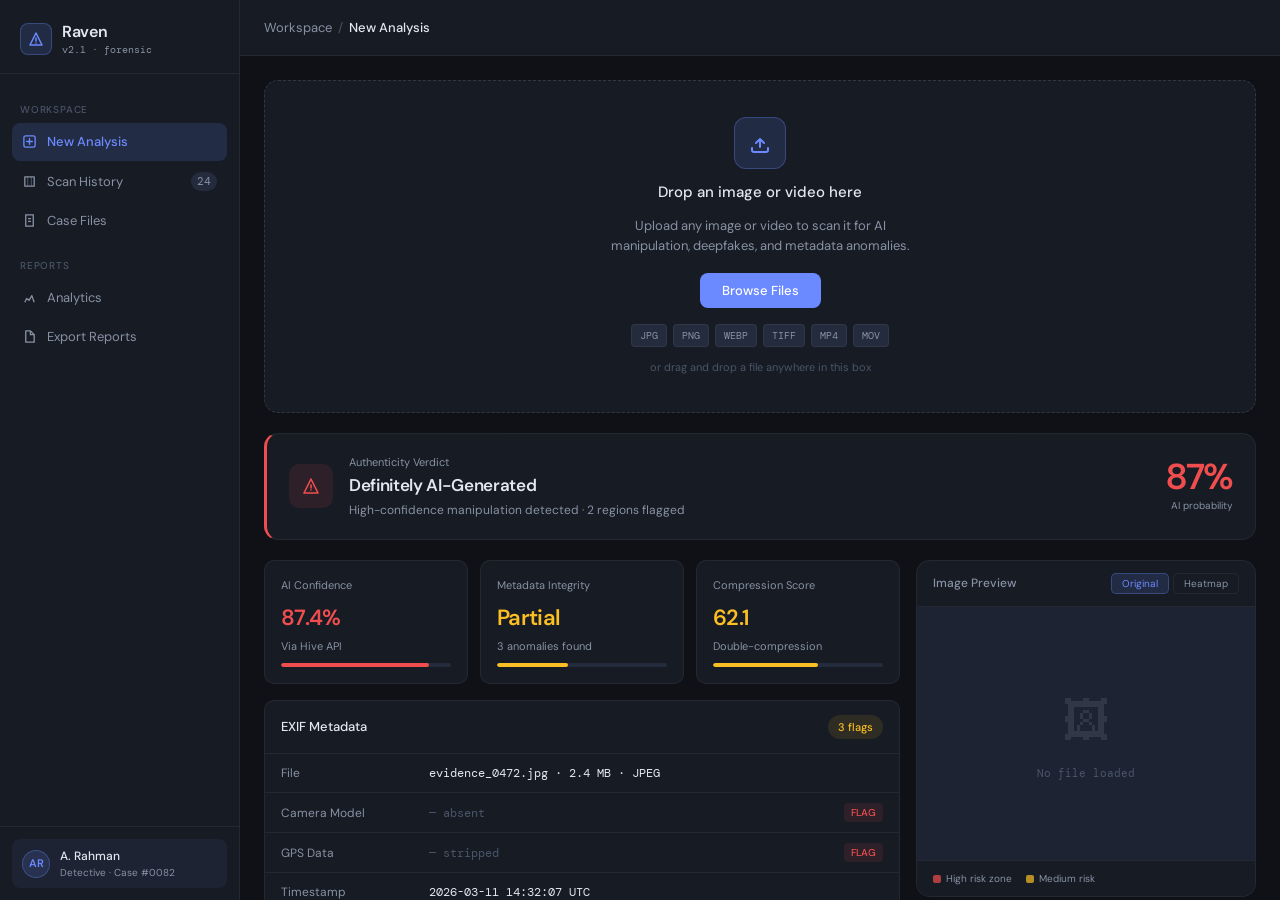
==== frontend/index.html @ 8e62ce6b "Frontend dashboard UI" ====
<!DOCTYPE html>
<html lang="en">

<head>
    <meta charset="UTF-8">
    <meta name="viewport" content="width=device-width, initial-scale=1.0">
    <title>Raven — Image Authenticity Platform</title>

    <!-- Google Fonts -->
    <link
        href="https://fonts.googleapis.com/css2?family=DM+Sans:wght@300;400;500;600&family=DM+Mono:wght@400;500&display=swap"
        rel="stylesheet">

    <!-- Your stylesheet -->
    <link rel="stylesheet" href="style.css">
</head>

<body>

    <div class="app">

        <!-- ======== SIDEBAR ======== -->
        <div class="sidebar">

            <!-- Logo / Brand -->
            <div class="brand">
                <div class="brand-icon">
                    <svg viewBox="0 0 16 16" fill="none">
                        <path d="M8 2L2 14h12L8 2z" stroke="#6c8aff" stroke-width="1.5" stroke-linejoin="round" />
                        <path d="M8 7v3" stroke="#6c8aff" stroke-width="1.5" stroke-linecap="round" />
                        <circle cx="8" cy="12" r="0.75" fill="#6c8aff" />
                    </svg>
                </div>
                <div>
                    <div class="brand-name">Raven</div>
                    <div class="brand-tag">v2.1 · forensic</div>
                </div>
            </div>

            <!-- Navigation Links -->
            <div class="nav">
                <div class="nav-group-label">Workspace</div>

                <div class="nav-link active" data-page="new-analysis">
                    <svg viewBox="0 0 16 16" fill="none">
                        <rect x="2" y="2" width="12" height="12" rx="2" stroke="currentColor" stroke-width="1.4" />
                        <path d="M5 8h6M8 5v6" stroke="currentColor" stroke-width="1.4" stroke-linecap="round" />
                    </svg>
                    New Analysis
                </div>

                <div class="nav-link" data-page="history">
                    <svg viewBox="0 0 16 16" fill="none">
                        <path d="M3 3h10v10H3z" stroke="currentColor" stroke-width="1.4" stroke-linejoin="round" />
                        <path d="M6 3v10M10 3v10" stroke="currentColor" stroke-width="1.4" opacity=".4" />
                    </svg>
                    Scan History
                    <span class="nav-count">24</span>
                </div>

                <div class="nav-link" data-page="cases">
                    <svg viewBox="0 0 16 16" fill="none">
                        <path d="M4 2h8v12H4zM7 6h2M7 9h2" stroke="currentColor" stroke-width="1.4"
                            stroke-linecap="round" />
                    </svg>
                    Case Files
                </div>

                <div class="nav-group-label">Reports</div>

                <div class="nav-link" data-page="analytics">
                    <svg viewBox="0 0 16 16" fill="none">
                        <path d="M3 13l2-4 2.5 2 3-5 2.5 7" stroke="currentColor" stroke-width="1.4"
                            stroke-linejoin="round" />
                    </svg>
                    Analytics
                </div>

                <div class="nav-link" data-page="export">
                    <svg viewBox="0 0 16 16" fill="none">
                        <path d="M4 2h5l4 4v8H4z" stroke="currentColor" stroke-width="1.4" stroke-linejoin="round" />
                        <path d="M9 2v4h4" stroke="currentColor" stroke-width="1.4" />
                    </svg>
                    Export Reports
                </div>
            </div>

            <!-- User Info -->
            <div class="sidebar-footer">
                <div class="user-pill">
                    <div class="avatar">AR</div>
                    <div class="user-info">
                        <div class="user-name">A. Rahman</div>
                        <div class="user-role">Detective · Case #0082</div>
                    </div>
                </div>
            </div>

        </div>
        <!-- ======== END SIDEBAR ======== -->


        <!-- ======== MAIN CONTENT ======== -->
        <div class="main">

            <!-- Top Bar -->
            <div class="topbar">
                <div class="breadcrumb">
                    <span>Workspace</span>
                    <span class="sep">/</span>
                    <span class="current" id="breadcrumb-current">New Analysis</span>
                </div>
                <div class="topbar-actions" id="topbar-tags">
                    <!-- Tags appear here after analysis -->
                </div>
            </div>

            <!-- Scrollable Content Area -->
            <div class="content">

                <!-- ---- UPLOAD CARD ---- -->
                <input type="file" id="fileInput" accept="image/*,video/*" style="display:none">

                <div class="upload-card" id="uploadZone">
                    <div class="upload-card-icon" id="uploadIcon">
                        <svg viewBox="0 0 24 24" fill="none">
                            <path d="M12 16V8M12 8l-4 4M12 8l4 4" stroke="currentColor" stroke-width="2"
                                stroke-linecap="round" stroke-linejoin="round" />
                            <path d="M4 17v2a2 2 0 002 2h12a2 2 0 002-2v-2" stroke="currentColor" stroke-width="2"
                                stroke-linecap="round" />
                        </svg>
                    </div>
                    <div class="upload-title" id="uploadTitle">Drop an image or video here</div>
                    <div class="upload-sub" id="uploadSub">Upload any image or video to scan it for AI manipulation,
                        deepfakes, and metadata anomalies.</div>
                    <button class="upload-cta" id="uploadBtn">Browse Files</button>
                    <div class="upload-formats">
                        <span class="format-pill">JPG</span>
                        <span class="format-pill">PNG</span>
                        <span class="format-pill">WEBP</span>
                        <span class="format-pill">TIFF</span>
                        <span class="format-pill">MP4</span>
                        <span class="format-pill">MOV</span>
                    </div>
                    <div class="upload-drag-hint" id="uploadHint">or drag and drop a file anywhere in this box</div>
                </div>
                <!-- ---- END UPLOAD CARD ---- -->


                <!-- ---- RESULTS (hidden until file is loaded) ---- -->
                <div id="resultsSection" style="display:none; display:flex; flex-direction:column; gap:20px;">

                    <!-- Verdict Banner -->
                    <div class="verdict-banner" id="verdictBanner">
                        <div class="verdict-badge">
                            <svg viewBox="0 0 20 20" fill="none">
                                <path d="M10 3L3 17h14L10 3z" stroke="currentColor" stroke-width="1.6"
                                    stroke-linejoin="round" />
                                <path d="M10 9v3" stroke="currentColor" stroke-width="1.6" stroke-linecap="round" />
                                <circle cx="10" cy="14" r="0.8" fill="currentColor" />
                            </svg>
                        </div>
                        <div>
                            <div class="verdict-title">Authenticity Verdict</div>
                            <div class="verdict-main" id="verdictMain">Definitely AI-Generated</div>
                            <div class="verdict-desc" id="verdictDesc">High-confidence manipulation detected · 2 regions
                                flagged</div>
                        </div>
                        <div class="verdict-score">
                            <div class="score-num" id="scoreNum">87%</div>
                            <div class="score-label">AI probability</div>
                        </div>
                    </div>

                    <!-- Two Column Grid -->
                    <div class="results-grid">

                        <!-- Left Column -->
                        <div style="display:flex; flex-direction:column; gap:16px;">

                            <!-- Metric Cards -->
                            <div class="metrics-row">
                                <div class="metric-card">
                                    <div class="metric-label">AI Confidence</div>
                                    <div class="metric-value" id="metricAI" style="color:var(--danger)">87.4%</div>
                                    <div class="metric-sub">Via Hive API</div>
                                    <div class="metric-bar">
                                        <div class="metric-fill danger" style="width:87%"></div>
                                    </div>
                                </div>
                                <div class="metric-card">
                                    <div class="metric-label">Metadata Integrity</div>
                                    <div class="metric-value" id="metricMeta" style="color:var(--warn)">Partial</div>
                                    <div class="metric-sub">3 anomalies found</div>
                                    <div class="metric-bar">
                                        <div class="metric-fill warn" style="width:42%"></div>
                                    </div>
                                </div>
                                <div class="metric-card">
                                    <div class="metric-label">Compression Score</div>
                                    <div class="metric-value" id="metricComp" style="color:var(--warn)">62.1</div>
                                    <div class="metric-sub">Double-compression</div>
                                    <div class="metric-bar">
                                        <div class="metric-fill warn" style="width:62%"></div>
                                    </div>
                                </div>
                            </div>

                            <!-- EXIF Metadata Table -->
                            <div class="meta-card">
                                <div class="meta-card-header">
                                    <span class="meta-card-title">EXIF Metadata</span>
                                    <span class="tag tag-warn">3 flags</span>
                                </div>
                                <div class="meta-row">
                                    <span class="meta-key">File</span>
                                    <span class="meta-val" id="metaFile">evidence_0472.jpg · 2.4 MB · JPEG</span>
                                </div>
                                <div class="meta-row">
                                    <span class="meta-key">Camera Model</span>
                                    <span class="meta-val" style="color:var(--text-3)">— absent</span>
                                    <span class="flag-chip">FLAG</span>
                                </div>
                                <div class="meta-row">
                                    <span class="meta-key">GPS Data</span>
                                    <span class="meta-val" style="color:var(--text-3)">— stripped</span>
                                    <span class="flag-chip">FLAG</span>
                                </div>
                                <div class="meta-row">
                                    <span class="meta-key">Timestamp</span>
                                    <span class="meta-val" id="metaTimestamp">2026-03-11 14:32:07 UTC</span>
                                </div>
                                <div class="meta-row">
                                    <span class="meta-key">Software</span>
                                    <span class="meta-val" style="color:var(--warn)">Adobe Photoshop 25.0</span>
                                    <span class="flag-chip">FLAG</span>
                                </div>
                                <div class="meta-row">
                                    <span class="meta-key">Color Profile</span>
                                    <span class="meta-val">sRGB IEC61966-2.1</span>
                                </div>
                                <div class="meta-row">
                                    <span class="meta-key">SHA-256</span>
                                    <span class="meta-val" id="metaHash"
                                        style="font-size:11px;">a3f9d2c1...e84c10b2</span>
                                </div>
                            </div>

                        </div>
                        <!-- End Left Column -->

                        <!-- Right Column -->
                        <div class="right-col">

                            <!-- Image Preview Card -->
                            <div class="preview-card">
                                <div class="preview-card-header">
                                    <span class="preview-card-title">Image Preview</span>
                                    <div class="toggle-row">
                                        <button class="toggle-btn active" id="btnOriginal">Original</button>
                                        <button class="toggle-btn" id="btnHeatmap">Heatmap</button>
                                    </div>
                                </div>
                                <div class="preview-img-area" id="previewArea">
                                    <div class="img-placeholder" id="imgPlaceholder">
                                        <div class="img-placeholder-icon">🖼</div>
                                        <div class="img-placeholder-label" id="imgPlaceholderLabel">No file loaded</div>
                                    </div>
                                    <!-- Actual image shown after upload -->
                                    <img id="previewImg"
                                        style="display:none; width:100%; height:100%; object-fit:cover;" alt="Preview">
                                    <!-- Heatmap overlay (shown when Heatmap tab is active) -->
                                    <div class="heatmap-overlay" id="heatmapOverlay" style="display:none;">
                                        <div class="heat-region heat-r1"></div>
                                        <div class="heat-region heat-r2"></div>
                                    </div>
                                </div>
                                <div class="preview-legend">
                                    <div class="legend-item">
                                        <div class="legend-dot" style="background:rgba(240,78,78,0.7)"></div>
                                        High risk zone
                                    </div>
                                    <div class="legend-item">
                                        <div class="legend-dot" style="background:rgba(251,191,36,0.7)"></div>
                                        Medium risk
                                    </div>
                                </div>
                            </div>

                            <!-- Action Buttons -->
                            <div class="actions-card">
                                <button class="btn-primary2">Export PDF Report</button>
                                <button class="btn-outline" id="btnNewAnalysis">New Analysis</button>
                                <button class="btn-outline">Add to Case File</button>
                            </div>

                            <!-- Analysis Log -->
                            <div class="log-card">
                                <div class="log-card-header">Analysis log</div>
                                <div class="log-list" id="logList">
                                    <!-- Log entries injected by script.js -->
                                </div>
                            </div>

                        </div>
                        <!-- End Right Column -->

                    </div>
                    <!-- End Results Grid -->

                </div>
                <!-- ---- END RESULTS ---- -->

            </div>
            <!-- End Content -->

        </div>
        <!-- ======== END MAIN ======== -->

    </div>

    <!-- Your JavaScript -->
    <script src="script.js"></script>

</body>

</html>
---- frontend/style.css ----
/* ============================================================
   RAVEN — Forensic Image Analysis Platform
   style.css
   ============================================================ */


/* ── CSS Variables (your design tokens / colour palette) ── */
:root {
    --bg: #0f1117;
    --surface: #161b24;
    --surface-2: #1d2332;
    --surface-3: #242b3d;

    --border: rgba(255, 255, 255, 0.06);
    --border-hover: rgba(255, 255, 255, 0.12);

    --accent: #6c8aff;
    --accent-light: rgba(108, 138, 255, 0.15);
    --accent-border: rgba(108, 138, 255, 0.3);

    --danger: #f04e4e;
    --danger-light: rgba(240, 78, 78, 0.1);

    --success: #34d399;
    --success-light: rgba(52, 211, 153, 0.1);

    --warn: #fbbf24;
    --warn-light: rgba(251, 191, 36, 0.1);

    --text: #e2e8f0;
    --text-2: #8892a4;
    --text-3: #4a5568;

    --sans: 'DM Sans', sans-serif;
    --mono: 'DM Mono', monospace;

    --radius: 10px;
    --radius-lg: 14px;
}


/* ── Reset & Base ── */
* {
    box-sizing: border-box;
    margin: 0;
    padding: 0;
}

html,
body {
    height: 100%;
    background: var(--bg);
    color: var(--text);
    font-family: var(--sans);
    font-size: 14px;
    line-height: 1.5;
}


/* ============================================================
   APP SHELL
   ============================================================ */

.app {
    display: flex;
    height: 100vh;
}


/* ============================================================
   SIDEBAR
   ============================================================ */

.sidebar {
    width: 240px;
    min-width: 240px;
    background: var(--surface);
    border-right: 1px solid var(--border);
    display: flex;
    flex-direction: column;
    padding: 0;
}

/* Brand / Logo */
.brand {
    padding: 20px 20px 16px;
    border-bottom: 1px solid var(--border);
    display: flex;
    align-items: center;
    gap: 10px;
}

.brand-icon {
    width: 32px;
    height: 32px;
    background: var(--accent-light);
    border: 1px solid var(--accent-border);
    border-radius: 8px;
    display: flex;
    align-items: center;
    justify-content: center;
}

.brand-icon svg {
    width: 16px;
    height: 16px;
}

.brand-name {
    font-size: 16px;
    font-weight: 600;
    letter-spacing: -0.02em;
}

.brand-tag {
    font-size: 10px;
    color: var(--text-2);
    margin-top: -2px;
    font-family: var(--mono);
}

/* Nav */
.nav {
    padding: 12px;
    flex: 1;
    display: flex;
    flex-direction: column;
    gap: 2px;
}

.nav-group-label {
    font-size: 10px;
    font-weight: 500;
    color: var(--text-3);
    letter-spacing: 0.08em;
    text-transform: uppercase;
    padding: 8px 8px 4px;
    margin-top: 8px;
}

.nav-link {
    display: flex;
    align-items: center;
    gap: 10px;
    padding: 9px 10px;
    border-radius: 8px;
    color: var(--text-2);
    cursor: pointer;
    font-size: 13px;
    font-weight: 400;
    transition: all 0.15s;
}

.nav-link:hover {
    background: var(--surface-2);
    color: var(--text);
}

.nav-link.active {
    background: var(--accent-light);
    color: var(--accent);
    font-weight: 500;
}

.nav-link svg {
    width: 15px;
    height: 15px;
    flex-shrink: 0;
}

.nav-count {
    margin-left: auto;
    font-size: 11px;
    background: var(--surface-3);
    color: var(--text-2);
    padding: 1px 6px;
    border-radius: 10px;
    font-family: var(--mono);
}

/* Sidebar Footer / User */
.sidebar-footer {
    padding: 12px;
    border-top: 1px solid var(--border);
}

.user-pill {
    display: flex;
    align-items: center;
    gap: 10px;
    padding: 8px 10px;
    border-radius: 8px;
    background: var(--surface-2);
    cursor: pointer;
}

.avatar {
    width: 28px;
    height: 28px;
    border-radius: 50%;
    background: var(--accent-light);
    border: 1px solid var(--accent-border);
    display: flex;
    align-items: center;
    justify-content: center;
    font-size: 11px;
    font-weight: 600;
    color: var(--accent);
    flex-shrink: 0;
}

.user-info {
    flex: 1;
    min-width: 0;
}

.user-name {
    font-size: 12px;
    font-weight: 500;
}

.user-role {
    font-size: 10px;
    color: var(--text-2);
}


/* ============================================================
   MAIN PANEL
   ============================================================ */

.main {
    flex: 1;
    display: flex;
    flex-direction: column;
    overflow: hidden;
}

/* Top Bar */
.topbar {
    padding: 0 24px;
    height: 56px;
    min-height: 56px;
    border-bottom: 1px solid var(--border);
    display: flex;
    align-items: center;
    justify-content: space-between;
    background: var(--surface);
}

.breadcrumb {
    display: flex;
    align-items: center;
    gap: 6px;
    font-size: 13px;
    color: var(--text-2);
}

.breadcrumb .sep {
    color: var(--text-3);
}

.breadcrumb .current {
    color: var(--text);
    font-weight: 500;
}

.topbar-actions {
    display: flex;
    align-items: center;
    gap: 10px;
}

/* Tags / Pills */
.tag {
    font-size: 11px;
    padding: 4px 10px;
    border-radius: 20px;
    display: inline-flex;
    align-items: center;
    gap: 5px;
    font-weight: 500;
}

.tag-danger {
    background: var(--danger-light);
    color: var(--danger);
}

.tag-success {
    background: var(--success-light);
    color: var(--success);
}

.tag-warn {
    background: var(--warn-light);
    color: var(--warn);
}

.tag-accent {
    background: var(--accent-light);
    color: var(--accent);
}

.tag .dot {
    width: 5px;
    height: 5px;
    border-radius: 50%;
    background: currentColor;
}

/* Scrollable Content */
.content {
    flex: 1;
    overflow-y: auto;
    padding: 24px;
    display: flex;
    flex-direction: column;
    gap: 20px;
}


/* ============================================================
   UPLOAD CARD
   ============================================================ */

.upload-card {
    background: var(--surface);
    border: 1px dashed var(--border-hover);
    border-radius: var(--radius-lg);
    padding: 36px;
    display: flex;
    flex-direction: column;
    align-items: center;
    gap: 12px;
    cursor: pointer;
    transition: all 0.2s;
    position: relative;
}

.upload-card:hover {
    border-color: var(--accent-border);
    background: var(--accent-light);
}

/* Active drag-over state — added by JavaScript */
.upload-card.drag-over {
    border-style: solid;
    border-color: var(--accent);
    background: rgba(108, 138, 255, 0.12);
}

.upload-card-icon {
    width: 52px;
    height: 52px;
    border-radius: 12px;
    background: var(--accent-light);
    border: 1px solid var(--accent-border);
    display: flex;
    align-items: center;
    justify-content: center;
    transition: transform 0.2s;
}

.upload-card.drag-over .upload-card-icon {
    transform: scale(1.1);
}

.upload-card-icon svg {
    width: 24px;
    height: 24px;
    color: var(--accent);
}

.upload-title {
    font-size: 15px;
    font-weight: 500;
}

.upload-sub {
    font-size: 13px;
    color: var(--text-2);
    text-align: center;
    max-width: 320px;
    line-height: 1.6;
}

.upload-formats {
    display: flex;
    gap: 6px;
    margin-top: 4px;
    flex-wrap: wrap;
    justify-content: center;
}

.format-pill {
    font-size: 10px;
    font-family: var(--mono);
    padding: 3px 8px;
    border-radius: 4px;
    background: var(--surface-3);
    color: var(--text-2);
    border: 1px solid var(--border);
}

.upload-cta {
    padding: 9px 22px;
    border-radius: 8px;
    background: var(--accent);
    color: white;
    border: none;
    font-family: var(--sans);
    font-size: 13px;
    font-weight: 500;
    cursor: pointer;
    margin-top: 4px;
    transition: opacity 0.15s;
}

.upload-cta:hover {
    opacity: 0.9;
}

.upload-drag-hint {
    font-size: 11px;
    color: var(--text-3);
}

/* Scanning animation state — added by JavaScript */
.upload-card.scanning {
    border-style: solid;
    border-color: var(--accent);
    cursor: default;
    pointer-events: none;
}

/* The animated scan bar line */
.scan-bar {
    position: absolute;
    top: 0;
    left: 0;
    right: 0;
    height: 2px;
    background: var(--accent);
    border-radius: 2px;
    animation: scanline 1.6s ease-in-out infinite;
}

@keyframes scanline {
    0% {
        top: 0;
        opacity: 1;
    }

    90% {
        top: 100%;
        opacity: 0.6;
    }

    100% {
        top: 100%;
        opacity: 0;
    }
}

/* Blinking status text during scan */
.scan-status-text {
    font-size: 12px;
    color: var(--accent);
    font-family: var(--mono);
    animation: blink 0.9s step-end infinite;
}

@keyframes blink {

    0%,
    100% {
        opacity: 1;
    }

    50% {
        opacity: 0.3;
    }
}

/* Loaded file preview inside upload card */
.loaded-file-row {
    display: flex;
    align-items: center;
    gap: 14px;
    width: 100%;
    max-width: 420px;
}

.loaded-thumb {
    width: 60px;
    height: 60px;
    object-fit: cover;
    border-radius: 8px;
    border: 1px solid var(--accent-border);
    flex-shrink: 0;
}

.loaded-thumb-placeholder {
    width: 60px;
    height: 60px;
    border-radius: 8px;
    border: 1px solid var(--accent-border);
    background: var(--surface-3);
    display: flex;
    align-items: center;
    justify-content: center;
    font-size: 10px;
    color: var(--text-2);
    flex-shrink: 0;
}

.loaded-info {
    flex: 1;
    min-width: 0;
}

.loaded-name {
    font-size: 13px;
    font-weight: 500;
    white-space: nowrap;
    overflow: hidden;
    text-overflow: ellipsis;
    margin-bottom: 3px;
}

.loaded-meta {
    font-size: 11px;
    color: var(--text-2);
    font-family: var(--mono);
}

.loaded-change {
    font-size: 11px;
    color: var(--accent);
    cursor: pointer;
    margin-top: 5px;
    opacity: 0.7;
    transition: opacity 0.15s;
}

.loaded-change:hover {
    opacity: 1;
}


/* ============================================================
   RESULTS SECTION
   ============================================================ */

.results-grid {
    display: grid;
    grid-template-columns: 1fr 340px;
    gap: 16px;
}

/* ── Verdict Banner ── */
.verdict-banner {
    background: var(--surface);
    border: 1px solid var(--border);
    border-radius: var(--radius-lg);
    padding: 20px 22px;
    display: flex;
    align-items: center;
    gap: 16px;
    border-left: 3px solid var(--danger);
}

.verdict-badge {
    width: 44px;
    height: 44px;
    flex-shrink: 0;
    border-radius: 10px;
    background: var(--danger-light);
    display: flex;
    align-items: center;
    justify-content: center;
}

.verdict-badge svg {
    width: 20px;
    height: 20px;
    color: var(--danger);
}

.verdict-title {
    font-size: 11px;
    color: var(--text-2);
    margin-bottom: 3px;
    font-weight: 400;
}

.verdict-main {
    font-size: 17px;
    font-weight: 600;
    letter-spacing: -0.02em;
    color: var(--text);
}

.verdict-desc {
    font-size: 12px;
    color: var(--text-2);
    margin-top: 2px;
}

.verdict-score {
    margin-left: auto;
    text-align: right;
}

.score-num {
    font-size: 36px;
    font-weight: 600;
    color: var(--danger);
    letter-spacing: -0.04em;
    line-height: 1;
}

.score-label {
    font-size: 10px;
    color: var(--text-2);
    margin-top: 3px;
}

/* ── Metric Cards ── */
.metrics-row {
    display: grid;
    grid-template-columns: repeat(3, 1fr);
    gap: 12px;
}

.metric-card {
    background: var(--surface);
    border: 1px solid var(--border);
    border-radius: var(--radius);
    padding: 16px;
}

.metric-label {
    font-size: 11px;
    color: var(--text-2);
    margin-bottom: 8px;
}

.metric-value {
    font-size: 22px;
    font-weight: 600;
    letter-spacing: -0.03em;
    margin-bottom: 4px;
}

.metric-bar {
    height: 4px;
    border-radius: 2px;
    background: var(--surface-3);
    overflow: hidden;
    margin-top: 8px;
}

.metric-fill {
    height: 100%;
    border-radius: 2px;
    transition: width 1s cubic-bezier(0.4, 0, 0.2, 1);
}

.metric-fill.danger {
    background: var(--danger);
}

.metric-fill.warn {
    background: var(--warn);
}

.metric-fill.success {
    background: var(--success);
}

.metric-sub {
    font-size: 11px;
    color: var(--text-2);
}

/* ── EXIF Metadata Card ── */
.meta-card {
    background: var(--surface);
    border: 1px solid var(--border);
    border-radius: var(--radius);
    overflow: hidden;
}

.meta-card-header {
    padding: 14px 16px;
    border-bottom: 1px solid var(--border);
    display: flex;
    align-items: center;
    justify-content: space-between;
}

.meta-card-title {
    font-size: 13px;
    font-weight: 500;
}

.meta-row {
    display: flex;
    padding: 10px 16px;
    border-bottom: 1px solid var(--border);
    align-items: center;
    gap: 8px;
}

.meta-row:last-child {
    border-bottom: none;
}

.meta-key {
    font-size: 12px;
    color: var(--text-2);
    width: 140px;
    flex-shrink: 0;
}

.meta-val {
    font-size: 12px;
    font-family: var(--mono);
    color: var(--text);
    flex: 1;
}

.flag-chip {
    font-size: 10px;
    padding: 2px 7px;
    border-radius: 4px;
    background: var(--danger-light);
    color: var(--danger);
    font-weight: 500;
    font-family: var(--sans);
    flex-shrink: 0;
}


/* ============================================================
   RIGHT COLUMN
   ============================================================ */

.right-col {
    display: flex;
    flex-direction: column;
    gap: 16px;
}

/* ── Preview Card ── */
.preview-card {
    background: var(--surface);
    border: 1px solid var(--border);
    border-radius: var(--radius-lg);
    overflow: hidden;
}

.preview-card-header {
    padding: 12px 16px;
    border-bottom: 1px solid var(--border);
    display: flex;
    align-items: center;
    justify-content: space-between;
}

.preview-card-title {
    font-size: 12px;
    font-weight: 500;
    color: var(--text-2);
}

.toggle-row {
    display: flex;
    gap: 4px;
}

.toggle-btn {
    font-size: 10px;
    padding: 3px 10px;
    border-radius: 5px;
    background: transparent;
    color: var(--text-2);
    border: 1px solid var(--border);
    cursor: pointer;
    font-family: var(--sans);
    transition: all 0.1s;
}

.toggle-btn.active {
    background: var(--accent-light);
    color: var(--accent);
    border-color: var(--accent-border);
}

.preview-img-area {
    aspect-ratio: 4 / 3;
    background: var(--surface-2);
    display: flex;
    align-items: center;
    justify-content: center;
    position: relative;
    overflow: hidden;
}

.img-placeholder {
    text-align: center;
}

.img-placeholder-icon {
    font-size: 48px;
    opacity: 0.1;
}

.img-placeholder-label {
    font-size: 11px;
    color: var(--text-3);
    margin-top: 8px;
    font-family: var(--mono);
}

/* Heatmap regions */
.heatmap-overlay {
    position: absolute;
    inset: 0;
    pointer-events: none;
}

.heat-region {
    position: absolute;
    border-radius: 4px;
    animation: heatpulse 2.5s infinite;
}

@keyframes heatpulse {

    0%,
    100% {
        opacity: 0.8;
    }

    50% {
        opacity: 0.3;
    }
}

.heat-r1 {
    width: 28%;
    height: 22%;
    top: 18%;
    left: 22%;
    background: rgba(240, 78, 78, 0.18);
    border: 1.5px solid rgba(240, 78, 78, 0.5);
}

.heat-r2 {
    width: 18%;
    height: 16%;
    top: 52%;
    right: 18%;
    background: rgba(251, 191, 36, 0.15);
    border: 1.5px solid rgba(251, 191, 36, 0.4);
    animation-delay: 0.8s;
}

.preview-legend {
    display: flex;
    gap: 14px;
    padding: 10px 16px;
    background: var(--surface);
    border-top: 1px solid var(--border);
}

.legend-item {
    display: flex;
    align-items: center;
    gap: 5px;
    font-size: 10px;
    color: var(--text-2);
}

.legend-dot {
    width: 8px;
    height: 8px;
    border-radius: 2px;
}

/* ── Action Buttons Card ── */
.actions-card {
    background: var(--surface);
    border: 1px solid var(--border);
    border-radius: var(--radius);
    padding: 16px;
    display: flex;
    flex-direction: column;
    gap: 8px;
}

.btn-primary2 {
    width: 100%;
    padding: 11px;
    background: var(--accent);
    color: white;
    border: none;
    border-radius: 8px;
    font-size: 13px;
    font-weight: 500;
    font-family: var(--sans);
    cursor: pointer;
    transition: opacity 0.15s;
}

.btn-primary2:hover {
    opacity: 0.9;
}

.btn-outline {
    width: 100%;
    padding: 10px;
    background: transparent;
    color: var(--text-2);
    border: 1px solid var(--border-hover);
    border-radius: 8px;
    font-size: 13px;
    font-family: var(--sans);
    cursor: pointer;
    transition: all 0.15s;
}

.btn-outline:hover {
    background: var(--surface-2);
    color: var(--text);
}

/* ── Analysis Log Card ── */
.log-card {
    background: var(--surface);
    border: 1px solid var(--border);
    border-radius: var(--radius);
    overflow: hidden;
}

.log-card-header {
    padding: 10px 14px;
    border-bottom: 1px solid var(--border);
    font-size: 11px;
    font-weight: 500;
    color: var(--text-2);
}

.log-list {
    padding: 8px 0;
}

.log-item {
    padding: 5px 14px;
    font-size: 11px;
    font-family: var(--mono);
    display: flex;
    gap: 8px;
    opacity: 0;
    transition: opacity 0.3s;
}

/* JavaScript sets opacity:1 as each log entry appears */
.log-item.visible {
    opacity: 1;
}

.log-item .time {
    color: var(--text-3);
    min-width: 52px;
}

.log-item .msg {
    color: var(--text-2);
}

.log-item.ok .msg {
    color: var(--success);
}

.log-item.warn .msg {
    color: var(--warn);
}

.log-item.err .msg {
    color: var(--danger);
}
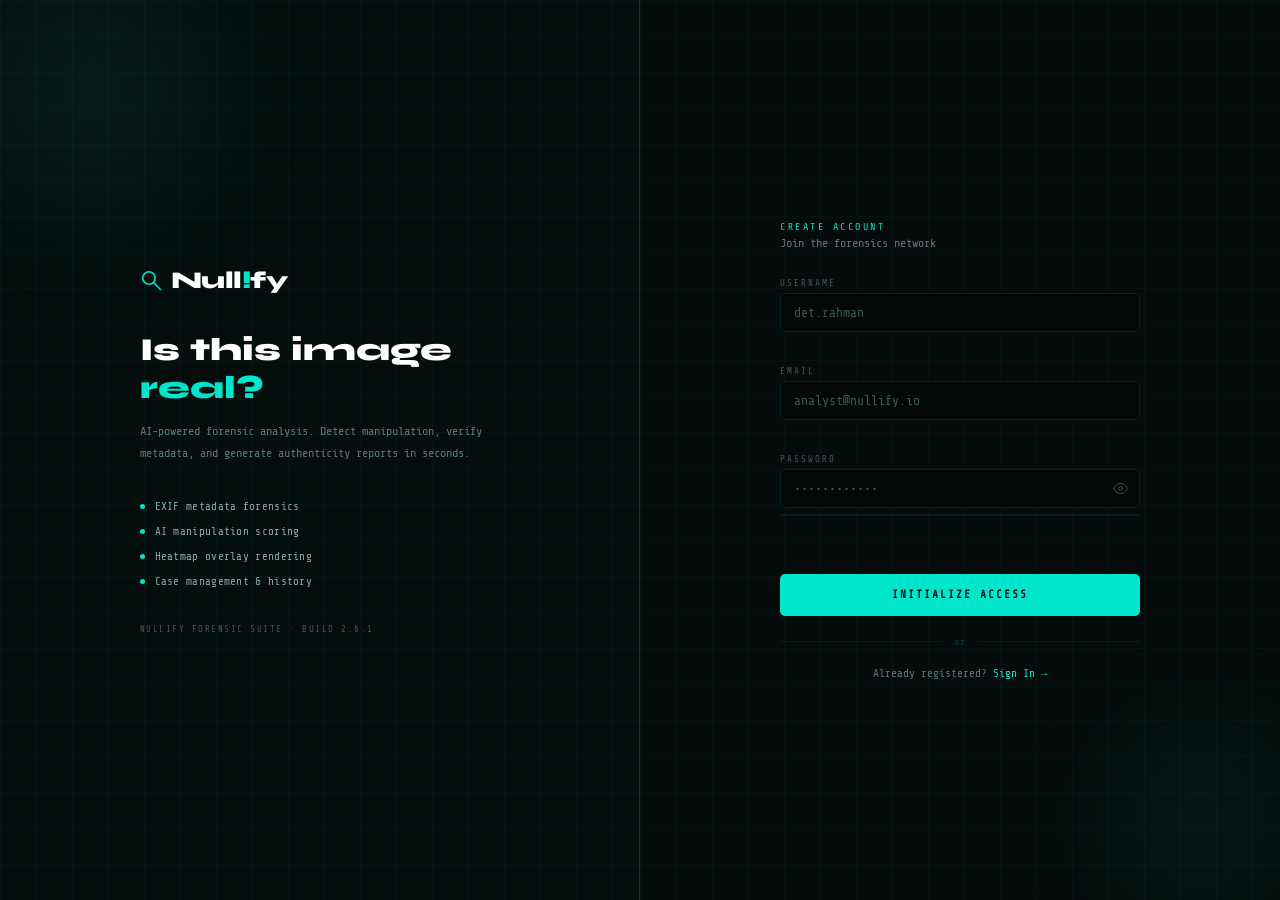
==== commit f67cf25a: "Login screen at start bug fix" ====
--- a/frontend/index.html
+++ b/frontend/index.html
@@ -2,325 +2,163 @@
 <html lang="en">
 
 <head>
-    <meta charset="UTF-8">
-    <meta name="viewport" content="width=device-width, initial-scale=1.0">
-    <title>Raven — Image Authenticity Platform</title>
-
-    <!-- Google Fonts -->
-    <link
-        href="https://fonts.googleapis.com/css2?family=DM+Sans:wght@300;400;500;600&family=DM+Mono:wght@400;500&display=swap"
-        rel="stylesheet">
-
-    <!-- Your stylesheet -->
-    <link rel="stylesheet" href="style.css">
+    <meta charset="UTF-8" />
+    <meta name="viewport" content="width=device-width, initial-scale=1.0" />
+    <title>Null!fy · Forensic Image Analysis</title>
+    <link rel="stylesheet" href="login.css" />
+    <link rel="preconnect" href="https://fonts.googleapis.com" />
+    <link href="https://fonts.googleapis.com/css2?family=Share+Tech+Mono&family=Syne:wght@400;700;800&display=swap"
+        rel="stylesheet" />
 </head>
 
 <body>
 
-    <div class="app">
+    <div class="login-wrapper">
 
-        <!-- ======== SIDEBAR ======== -->
-        <div class="sidebar">
+        <!-- ── LEFT: Branding Panel ── -->
+        <div class="branding-panel">
+            <div class="grid-bg"></div>
+            <div class="glow glow--tl"></div>
 
-            <!-- Logo / Brand -->
-            <div class="brand">
-                <div class="brand-icon">
-                    <svg viewBox="0 0 16 16" fill="none">
-                        <path d="M8 2L2 14h12L8 2z" stroke="#6c8aff" stroke-width="1.5" stroke-linejoin="round" />
-                        <path d="M8 7v3" stroke="#6c8aff" stroke-width="1.5" stroke-linecap="round" />
-                        <circle cx="8" cy="12" r="0.75" fill="#6c8aff" />
+            <div class="branding-inner">
+
+                <div class="logo">
+                    <svg class="logo-icon" width="22" height="22" viewBox="0 0 22 22" fill="none">
+                        <circle cx="9" cy="9" r="6.25" stroke="#00e5cc" stroke-width="1.6" />
+                        <line x1="13.8" y1="13.8" x2="20.5" y2="20.5" stroke="#00e5cc" stroke-width="1.6"
+                            stroke-linecap="round" />
                     </svg>
-                </div>
-                <div>
-                    <div class="brand-name">Raven</div>
-                    <div class="brand-tag">v2.1 · forensic</div>
-                </div>
-            </div>
-
-            <!-- Navigation Links -->
-            <div class="nav">
-                <div class="nav-group-label">Workspace</div>
-
-                <div class="nav-link active" data-page="new-analysis">
-                    <svg viewBox="0 0 16 16" fill="none">
-                        <rect x="2" y="2" width="12" height="12" rx="2" stroke="currentColor" stroke-width="1.4" />
-                        <path d="M5 8h6M8 5v6" stroke="currentColor" stroke-width="1.4" stroke-linecap="round" />
-                    </svg>
-                    New Analysis
+                    <span class="logo-text">Null<span class="logo-accent">!</span>fy</span>
                 </div>
 
-                <div class="nav-link" data-page="history">
-                    <svg viewBox="0 0 16 16" fill="none">
-                        <path d="M3 3h10v10H3z" stroke="currentColor" stroke-width="1.4" stroke-linejoin="round" />
-                        <path d="M6 3v10M10 3v10" stroke="currentColor" stroke-width="1.4" opacity=".4" />
-                    </svg>
-                    Scan History
-                    <span class="nav-count">24</span>
+                <div class="hero">
+                    <h1 class="hero-heading">Is this image <span class="accent">real?</span></h1>
+                    <p class="hero-sub">AI-powered forensic analysis. Detect manipulation, verify metadata, and generate
+                        authenticity reports in seconds.</p>
                 </div>
 
-                <div class="nav-link" data-page="cases">
-                    <svg viewBox="0 0 16 16" fill="none">
-                        <path d="M4 2h8v12H4zM7 6h2M7 9h2" stroke="currentColor" stroke-width="1.4"
-                            stroke-linecap="round" />
-                    </svg>
-                    Case Files
-                </div>
+                <ul class="feature-list">
+                    <li><span class="dot"></span>EXIF metadata forensics</li>
+                    <li><span class="dot"></span>AI manipulation scoring</li>
+                    <li><span class="dot"></span>Heatmap overlay rendering</li>
+                    <li><span class="dot"></span>Case management &amp; history</li>
+                </ul>
 
-                <div class="nav-group-label">Reports</div>
+                <p class="build-tag">NULLIFY FORENSIC SUITE · BUILD 2.6.1</p>
 
-                <div class="nav-link" data-page="analytics">
-                    <svg viewBox="0 0 16 16" fill="none">
-                        <path d="M3 13l2-4 2.5 2 3-5 2.5 7" stroke="currentColor" stroke-width="1.4"
-                            stroke-linejoin="round" />
-                    </svg>
-                    Analytics
-                </div>
+            </div>
+        </div>
 
-                <div class="nav-link" data-page="export">
-                    <svg viewBox="0 0 16 16" fill="none">
-                        <path d="M4 2h5l4 4v8H4z" stroke="currentColor" stroke-width="1.4" stroke-linejoin="round" />
-                        <path d="M9 2v4h4" stroke="currentColor" stroke-width="1.4" />
-                    </svg>
-                    Export Reports
-                </div>
-            </div>
+        <!-- ── RIGHT: Form Panel ── -->
+        <div class="form-panel">
+            <div class="grid-bg"></div>
+            <div class="glow glow--br"></div>
 
-            <!-- User Info -->
-            <div class="sidebar-footer">
-                <div class="user-pill">
-                    <div class="avatar">AR</div>
-                    <div class="user-info">
-                        <div class="user-name">A. Rahman</div>
-                        <div class="user-role">Detective · Case #0082</div>
-                    </div>
-                </div>
-            </div>
+            <div class="form-inner">
 
-        </div>
-        <!-- ======== END SIDEBAR ======== -->
+                <!-- SIGN UP FORM -->
+                <form class="auth-form" id="signupForm" novalidate>
 
-
-        <!-- ======== MAIN CONTENT ======== -->
-        <div class="main">
-
-            <!-- Top Bar -->
-            <div class="topbar">
-                <div class="breadcrumb">
-                    <span>Workspace</span>
-                    <span class="sep">/</span>
-                    <span class="current" id="breadcrumb-current">New Analysis</span>
-                </div>
-                <div class="topbar-actions" id="topbar-tags">
-                    <!-- Tags appear here after analysis -->
-                </div>
-            </div>
-
-            <!-- Scrollable Content Area -->
-            <div class="content">
-
-                <!-- ---- UPLOAD CARD ---- -->
-                <input type="file" id="fileInput" accept="image/*,video/*" style="display:none">
-
-                <div class="upload-card" id="uploadZone">
-                    <div class="upload-card-icon" id="uploadIcon">
-                        <svg viewBox="0 0 24 24" fill="none">
-                            <path d="M12 16V8M12 8l-4 4M12 8l4 4" stroke="currentColor" stroke-width="2"
-                                stroke-linecap="round" stroke-linejoin="round" />
-                            <path d="M4 17v2a2 2 0 002 2h12a2 2 0 002-2v-2" stroke="currentColor" stroke-width="2"
-                                stroke-linecap="round" />
-                        </svg>
-                    </div>
-                    <div class="upload-title" id="uploadTitle">Drop an image or video here</div>
-                    <div class="upload-sub" id="uploadSub">Upload any image or video to scan it for AI manipulation,
-                        deepfakes, and metadata anomalies.</div>
-                    <button class="upload-cta" id="uploadBtn">Browse Files</button>
-                    <div class="upload-formats">
-                        <span class="format-pill">JPG</span>
-                        <span class="format-pill">PNG</span>
-                        <span class="format-pill">WEBP</span>
-                        <span class="format-pill">TIFF</span>
-                        <span class="format-pill">MP4</span>
-                        <span class="format-pill">MOV</span>
-                    </div>
-                    <div class="upload-drag-hint" id="uploadHint">or drag and drop a file anywhere in this box</div>
-                </div>
-                <!-- ---- END UPLOAD CARD ---- -->
-
-
-                <!-- ---- RESULTS (hidden until file is loaded) ---- -->
-                <div id="resultsSection" style="display:none; display:flex; flex-direction:column; gap:20px;">
-
-                    <!-- Verdict Banner -->
-                    <div class="verdict-banner" id="verdictBanner">
-                        <div class="verdict-badge">
-                            <svg viewBox="0 0 20 20" fill="none">
-                                <path d="M10 3L3 17h14L10 3z" stroke="currentColor" stroke-width="1.6"
-                                    stroke-linejoin="round" />
-                                <path d="M10 9v3" stroke="currentColor" stroke-width="1.6" stroke-linecap="round" />
-                                <circle cx="10" cy="14" r="0.8" fill="currentColor" />
-                            </svg>
-                        </div>
-                        <div>
-                            <div class="verdict-title">Authenticity Verdict</div>
-                            <div class="verdict-main" id="verdictMain">Definitely AI-Generated</div>
-                            <div class="verdict-desc" id="verdictDesc">High-confidence manipulation detected · 2 regions
-                                flagged</div>
-                        </div>
-                        <div class="verdict-score">
-                            <div class="score-num" id="scoreNum">87%</div>
-                            <div class="score-label">AI probability</div>
-                        </div>
+                    <div class="form-header">
+                        <p class="form-label">Create Account</p>
+                        <p class="form-sub">Join the forensics network</p>
                     </div>
 
-                    <!-- Two Column Grid -->
-                    <div class="results-grid">
+                    <div class="field-group">
+                        <label for="username">Username</label>
+                        <input type="text" id="username" placeholder="det.rahman" autocomplete="username" />
+                        <span class="field-error" id="err-username"></span>
+                    </div>
 
-                        <!-- Left Column -->
-                        <div style="display:flex; flex-direction:column; gap:16px;">
+                    <div class="field-group">
+                        <label for="email">Email</label>
+                        <input type="email" id="email" placeholder="analyst@nullify.io" autocomplete="email" />
+                        <span class="field-error" id="err-email"></span>
+                    </div>
 
-                            <!-- Metric Cards -->
-                            <div class="metrics-row">
-                                <div class="metric-card">
-                                    <div class="metric-label">AI Confidence</div>
-                                    <div class="metric-value" id="metricAI" style="color:var(--danger)">87.4%</div>
-                                    <div class="metric-sub">Via Hive API</div>
-                                    <div class="metric-bar">
-                                        <div class="metric-fill danger" style="width:87%"></div>
-                                    </div>
-                                </div>
-                                <div class="metric-card">
-                                    <div class="metric-label">Metadata Integrity</div>
-                                    <div class="metric-value" id="metricMeta" style="color:var(--warn)">Partial</div>
-                                    <div class="metric-sub">3 anomalies found</div>
-                                    <div class="metric-bar">
-                                        <div class="metric-fill warn" style="width:42%"></div>
-                                    </div>
-                                </div>
-                                <div class="metric-card">
-                                    <div class="metric-label">Compression Score</div>
-                                    <div class="metric-value" id="metricComp" style="color:var(--warn)">62.1</div>
-                                    <div class="metric-sub">Double-compression</div>
-                                    <div class="metric-bar">
-                                        <div class="metric-fill warn" style="width:62%"></div>
-                                    </div>
-                                </div>
-                            </div>
+                    <div class="field-group">
+                        <label for="password">Password</label>
+                        <div class="password-wrap">
+                            <input type="password" id="password" placeholder="••••••••••••"
+                                autocomplete="new-password" />
+                            <button type="button" class="toggle-pw" id="togglePw"
+                                aria-label="Toggle password visibility">
+                                <svg class="eye-icon" viewBox="0 0 24 24" fill="none" stroke="currentColor"
+                                    stroke-width="1.6" stroke-linecap="round" stroke-linejoin="round">
+                                    <path d="M1 12s4-8 11-8 11 8 11 8-4 8-11 8-11-8-11-8z" />
+                                    <circle cx="12" cy="12" r="3" />
+                                </svg>
+                            </button>
+                        </div>
+                        <div class="pw-strength-wrap" id="pwStrengthWrap">
+                            <div class="pw-strength-bar" id="pwBar"></div>
+                        </div>
+                        <span class="pw-strength-label" id="pwLabel"></span>
+                        <span class="field-error" id="err-password"></span>
+                    </div>
 
-                            <!-- EXIF Metadata Table -->
-                            <div class="meta-card">
-                                <div class="meta-card-header">
-                                    <span class="meta-card-title">EXIF Metadata</span>
-                                    <span class="tag tag-warn">3 flags</span>
-                                </div>
-                                <div class="meta-row">
-                                    <span class="meta-key">File</span>
-                                    <span class="meta-val" id="metaFile">evidence_0472.jpg · 2.4 MB · JPEG</span>
-                                </div>
-                                <div class="meta-row">
-                                    <span class="meta-key">Camera Model</span>
-                                    <span class="meta-val" style="color:var(--text-3)">— absent</span>
-                                    <span class="flag-chip">FLAG</span>
-                                </div>
-                                <div class="meta-row">
-                                    <span class="meta-key">GPS Data</span>
-                                    <span class="meta-val" style="color:var(--text-3)">— stripped</span>
-                                    <span class="flag-chip">FLAG</span>
-                                </div>
-                                <div class="meta-row">
-                                    <span class="meta-key">Timestamp</span>
-                                    <span class="meta-val" id="metaTimestamp">2026-03-11 14:32:07 UTC</span>
-                                </div>
-                                <div class="meta-row">
-                                    <span class="meta-key">Software</span>
-                                    <span class="meta-val" style="color:var(--warn)">Adobe Photoshop 25.0</span>
-                                    <span class="flag-chip">FLAG</span>
-                                </div>
-                                <div class="meta-row">
-                                    <span class="meta-key">Color Profile</span>
-                                    <span class="meta-val">sRGB IEC61966-2.1</span>
-                                </div>
-                                <div class="meta-row">
-                                    <span class="meta-key">SHA-256</span>
-                                    <span class="meta-val" id="metaHash"
-                                        style="font-size:11px;">a3f9d2c1...e84c10b2</span>
-                                </div>
-                            </div>
+                    <button type="submit" class="btn-primary" id="submitBtn">
+                        <span class="btn-text">Initialize Access</span>
+                        <div class="btn-spinner" id="btnSpinner"></div>
+                    </button>
 
+                    <div class="divider"><span>or</span></div>
+
+                    <p class="switch-link">Already registered? <a href="#" id="switchToLogin">Sign In →</a></p>
+
+                </form>
+
+                <!-- LOGIN FORM -->
+                <form class="auth-form hidden" id="loginForm" novalidate>
+
+                    <div class="form-header">
+                        <p class="form-label">Welcome Back</p>
+                        <p class="form-sub">Access the forensics suite</p>
+                    </div>
+
+                    <div class="field-group">
+                        <label for="loginEmail">Email</label>
+                        <input type="email" id="loginEmail" placeholder="analyst@nullify.io" autocomplete="email" />
+                        <span class="field-error" id="err-loginEmail"></span>
+                    </div>
+
+                    <div class="field-group">
+                        <label for="loginPassword">Password</label>
+                        <div class="password-wrap">
+                            <input type="password" id="loginPassword" placeholder="••••••••••••"
+                                autocomplete="current-password" />
+                            <button type="button" class="toggle-pw" id="toggleLoginPw"
+                                aria-label="Toggle password visibility">
+                                <svg class="eye-icon" viewBox="0 0 24 24" fill="none" stroke="currentColor"
+                                    stroke-width="1.6" stroke-linecap="round" stroke-linejoin="round">
+                                    <path d="M1 12s4-8 11-8 11 8 11 8-4 8-11 8-11-8-11-8z" />
+                                    <circle cx="12" cy="12" r="3" />
+                                </svg>
+                            </button>
                         </div>
-                        <!-- End Left Column -->
+                        <span class="field-error" id="err-loginPassword"></span>
+                    </div>
 
-                        <!-- Right Column -->
-                        <div class="right-col">
+                    <button type="submit" class="btn-primary" id="loginBtn">
+                        <span class="btn-text">Sign In</span>
+                        <div class="btn-spinner" id="loginSpinner"></div>
+                    </button>
 
-                            <!-- Image Preview Card -->
-                            <div class="preview-card">
-                                <div class="preview-card-header">
-                                    <span class="preview-card-title">Image Preview</span>
-                                    <div class="toggle-row">
-                                        <button class="toggle-btn active" id="btnOriginal">Original</button>
-                                        <button class="toggle-btn" id="btnHeatmap">Heatmap</button>
-                                    </div>
-                                </div>
-                                <div class="preview-img-area" id="previewArea">
-                                    <div class="img-placeholder" id="imgPlaceholder">
-                                        <div class="img-placeholder-icon">🖼</div>
-                                        <div class="img-placeholder-label" id="imgPlaceholderLabel">No file loaded</div>
-                                    </div>
-                                    <!-- Actual image shown after upload -->
-                                    <img id="previewImg"
-                                        style="display:none; width:100%; height:100%; object-fit:cover;" alt="Preview">
-                                    <!-- Heatmap overlay (shown when Heatmap tab is active) -->
-                                    <div class="heatmap-overlay" id="heatmapOverlay" style="display:none;">
-                                        <div class="heat-region heat-r1"></div>
-                                        <div class="heat-region heat-r2"></div>
-                                    </div>
-                                </div>
-                                <div class="preview-legend">
-                                    <div class="legend-item">
-                                        <div class="legend-dot" style="background:rgba(240,78,78,0.7)"></div>
-                                        High risk zone
-                                    </div>
-                                    <div class="legend-item">
-                                        <div class="legend-dot" style="background:rgba(251,191,36,0.7)"></div>
-                                        Medium risk
-                                    </div>
-                                </div>
-                            </div>
+                    <div class="divider"><span>or</span></div>
 
-                            <!-- Action Buttons -->
-                            <div class="actions-card">
-                                <button class="btn-primary2">Export PDF Report</button>
-                                <button class="btn-outline" id="btnNewAnalysis">New Analysis</button>
-                                <button class="btn-outline">Add to Case File</button>
-                            </div>
+                    <p class="switch-link">No account yet? <a href="#" id="switchToSignup">Create one →</a></p>
 
-                            <!-- Analysis Log -->
-                            <div class="log-card">
-                                <div class="log-card-header">Analysis log</div>
-                                <div class="log-list" id="logList">
-                                    <!-- Log entries injected by script.js -->
-                                </div>
-                            </div>
+                </form>
 
-                        </div>
-                        <!-- End Right Column -->
-
-                    </div>
-                    <!-- End Results Grid -->
-
-                </div>
-                <!-- ---- END RESULTS ---- -->
+                <!-- TOAST -->
+                <div class="toast" id="toast"></div>
 
             </div>
-            <!-- End Content -->
-
         </div>
-        <!-- ======== END MAIN ======== -->
 
     </div>
 
-    <!-- Your JavaScript -->
-    <script src="script.js"></script>
+    <script src="login.js"></script>
 
 </body>
 
--- a/frontend/login.css
+++ b/frontend/login.css
@@ -0,0 +1,624 @@
+/* ─────────────────────────────────────────
+   Null!fy · login.css
+───────────────────────────────────────── */
+
+/* ── Reset ── */
+*,
+*::before,
+*::after {
+    box-sizing: border-box;
+    margin: 0;
+    padding: 0;
+}
+
+/* ── Design Tokens ── */
+:root {
+    --bg-deep: #060c0b;
+    --bg-panel-l: #050e0d;
+    --bg-input: rgba(0, 0, 0, 0.40);
+    --accent: #00e5cc;
+    --accent-press: #00c4ae;
+    --accent-dim: rgba(0, 229, 204, 0.12);
+    --accent-glow-tl: rgba(0, 229, 204, 0.07);
+    --accent-glow-br: rgba(0, 229, 204, 0.055);
+    --border-panel: #1a2e2b;
+    --border-input: rgba(0, 229, 204, 0.13);
+    --border-input-err: #e05555;
+    --text-white: #ffffff;
+    --text-body: #c8f0ec;
+    --text-muted: #5a7a76;
+    --text-dimmer: #3a5a56;
+    --font-mono: 'Share Tech Mono', 'Courier New', monospace;
+    --font-display: 'Syne', sans-serif;
+    --grid-size: 36px;
+    --ease: 0.2s ease;
+    --radius-sm: 5px;
+    --radius-md: 8px;
+    --radius-lg: 14px;
+}
+
+/* ── Base ── */
+html,
+body {
+    height: 100%;
+}
+
+body {
+    background: var(--bg-deep);
+    color: var(--text-body);
+    font-family: var(--font-mono);
+    -webkit-font-smoothing: antialiased;
+    min-height: 100vh;
+}
+
+/* ─────────────────────────────────────────
+   LAYOUT
+───────────────────────────────────────── */
+.login-wrapper {
+    display: grid;
+    grid-template-columns: 1fr 1fr;
+    min-height: 100vh;
+}
+
+/* ─────────────────────────────────────────
+   SHARED PANEL PIECES
+───────────────────────────────────────── */
+
+/* Grid overlay */
+.grid-bg {
+    position: absolute;
+    inset: 0;
+    background-image:
+        linear-gradient(rgba(0, 229, 204, 0.033) 1px, transparent 1px),
+        linear-gradient(90deg, rgba(0, 229, 204, 0.033) 1px, transparent 1px);
+    background-size: var(--grid-size) var(--grid-size);
+    pointer-events: none;
+    z-index: 0;
+}
+
+/* Glow orbs */
+.glow {
+    position: absolute;
+    border-radius: 50%;
+    pointer-events: none;
+    z-index: 0;
+}
+
+.glow--tl {
+    width: 420px;
+    height: 420px;
+    top: -120px;
+    left: -120px;
+    background: radial-gradient(circle, var(--accent-glow-tl) 0%, transparent 68%);
+    filter: blur(30px);
+}
+
+.glow--br {
+    width: 360px;
+    height: 360px;
+    bottom: -100px;
+    right: -100px;
+    background: radial-gradient(circle, var(--accent-glow-br) 0%, transparent 68%);
+    filter: blur(28px);
+}
+
+/* ─────────────────────────────────────────
+   LEFT — BRANDING PANEL
+───────────────────────────────────────── */
+.branding-panel {
+    position: relative;
+    background: var(--bg-panel-l);
+    border-right: 1px solid var(--border-panel);
+    display: flex;
+    align-items: center;
+    justify-content: center;
+    padding: 3rem 2.75rem;
+    overflow: hidden;
+}
+
+.branding-inner {
+    position: relative;
+    z-index: 1;
+    display: flex;
+    flex-direction: column;
+    gap: 2.25rem;
+    max-width: 360px;
+    width: 100%;
+    animation: fadeUp 0.6s ease both;
+}
+
+/* Logo */
+.logo {
+    display: flex;
+    align-items: center;
+    gap: 9px;
+}
+
+.logo-icon {
+    flex-shrink: 0;
+}
+
+.logo-text {
+    font-family: var(--font-display);
+    font-size: 24px;
+    font-weight: 800;
+    color: var(--text-white);
+    letter-spacing: -0.5px;
+}
+
+.logo-accent {
+    color: var(--accent);
+}
+
+/* Hero */
+.hero-heading {
+    font-family: var(--font-display);
+    font-size: 32px;
+    font-weight: 800;
+    color: var(--text-white);
+    line-height: 1.2;
+    margin-bottom: 0.75rem;
+}
+
+.accent {
+    color: var(--accent);
+}
+
+.hero-sub {
+    font-size: 12px;
+    color: var(--text-muted);
+    line-height: 1.85;
+}
+
+/* Feature list */
+.feature-list {
+    list-style: none;
+    display: flex;
+    flex-direction: column;
+    gap: 12px;
+}
+
+.feature-list li {
+    display: flex;
+    align-items: center;
+    gap: 10px;
+    font-size: 11px;
+    color: #8aaaa6;
+    letter-spacing: 0.3px;
+}
+
+.dot {
+    width: 5px;
+    height: 5px;
+    background: var(--accent);
+    border-radius: 50%;
+    flex-shrink: 0;
+}
+
+/* Build tag */
+.build-tag {
+    font-size: 9px;
+    color: var(--text-dimmer);
+    letter-spacing: 1.5px;
+    text-transform: uppercase;
+}
+
+/* ─────────────────────────────────────────
+   RIGHT — FORM PANEL
+───────────────────────────────────────── */
+.form-panel {
+    position: relative;
+    background: var(--bg-deep);
+    display: flex;
+    align-items: center;
+    justify-content: center;
+    padding: 3rem 2.75rem;
+    overflow: hidden;
+}
+
+.form-inner {
+    position: relative;
+    z-index: 1;
+    width: 100%;
+    max-width: 360px;
+}
+
+/* ── Form Header ── */
+.form-header {
+    margin-bottom: 1.75rem;
+}
+
+.form-label {
+    font-size: 10px;
+    color: var(--accent);
+    letter-spacing: 2.5px;
+    text-transform: uppercase;
+    margin-bottom: 4px;
+}
+
+.form-sub {
+    font-size: 12px;
+    color: var(--text-muted);
+}
+
+/* ── Auth Forms ── */
+.auth-form {
+    display: flex;
+    flex-direction: column;
+    gap: 0;
+    animation: fadeUp 0.55s ease both;
+}
+
+.auth-form.hidden {
+    display: none;
+}
+
+/* ── Field Group ── */
+.field-group {
+    display: flex;
+    flex-direction: column;
+    margin-bottom: 1rem;
+}
+
+.field-group label {
+    font-size: 9px;
+    color: var(--text-dimmer);
+    letter-spacing: 2px;
+    text-transform: uppercase;
+    margin-bottom: 5px;
+}
+
+.field-group input {
+    background: var(--bg-input);
+    border: 1px solid var(--border-input);
+    border-radius: var(--radius-sm);
+    padding: 11px 13px;
+    color: var(--text-body);
+    font-family: var(--font-mono);
+    font-size: 13px;
+    outline: none;
+    transition: border-color var(--ease), box-shadow var(--ease);
+    width: 100%;
+}
+
+.field-group input::placeholder {
+    color: var(--text-dimmer);
+    opacity: 1;
+}
+
+.field-group input:focus {
+    border-color: rgba(0, 229, 204, 0.45);
+    box-shadow: 0 0 0 3px rgba(0, 229, 204, 0.07);
+}
+
+.field-group input.input--error {
+    border-color: var(--border-input-err);
+    box-shadow: 0 0 0 3px rgba(224, 85, 85, 0.08);
+}
+
+/* ── Password wrap ── */
+.password-wrap {
+    position: relative;
+    display: flex;
+    align-items: center;
+}
+
+.password-wrap input {
+    padding-right: 42px;
+}
+
+.toggle-pw {
+    position: absolute;
+    right: 12px;
+    background: none;
+    border: none;
+    cursor: pointer;
+    padding: 0;
+    display: flex;
+    align-items: center;
+    color: var(--text-dimmer);
+    transition: color var(--ease);
+}
+
+.toggle-pw:hover {
+    color: var(--accent);
+}
+
+.eye-icon {
+    width: 15px;
+    height: 15px;
+}
+
+/* ── Password Strength ── */
+.pw-strength-wrap {
+    height: 2px;
+    background: rgba(0, 229, 204, 0.08);
+    border-radius: 2px;
+    margin-top: 6px;
+    overflow: hidden;
+}
+
+.pw-strength-bar {
+    height: 100%;
+    width: 0%;
+    border-radius: 2px;
+    transition: width 0.3s ease, background 0.3s ease;
+}
+
+.pw-strength-label {
+    font-size: 9px;
+    letter-spacing: 1px;
+    text-transform: uppercase;
+    margin-top: 4px;
+    height: 12px;
+    display: block;
+}
+
+/* ── Field Error ── */
+.field-error {
+    font-size: 10px;
+    color: #e05555;
+    margin-top: 4px;
+    min-height: 14px;
+    display: block;
+}
+
+/* ── Primary Button ── */
+.btn-primary {
+    width: 100%;
+    background: var(--accent);
+    border: none;
+    border-radius: var(--radius-sm);
+    padding: 12px;
+    color: #030e0d;
+    font-family: var(--font-mono);
+    font-size: 11px;
+    font-weight: 700;
+    letter-spacing: 2px;
+    text-transform: uppercase;
+    cursor: pointer;
+    margin-top: 0.5rem;
+    display: flex;
+    align-items: center;
+    justify-content: center;
+    gap: 8px;
+    transition: background var(--ease), transform 0.1s ease, opacity var(--ease);
+    position: relative;
+    min-height: 42px;
+}
+
+.btn-primary:hover {
+    background: var(--accent-press);
+}
+
+.btn-primary:active {
+    transform: scale(0.985);
+}
+
+.btn-primary:disabled {
+    opacity: 0.6;
+    cursor: not-allowed;
+    transform: none;
+}
+
+/* Spinner */
+.btn-spinner {
+    width: 14px;
+    height: 14px;
+    border: 2px solid rgba(3, 14, 13, 0.3);
+    border-top-color: #030e0d;
+    border-radius: 50%;
+    animation: spin 0.7s linear infinite;
+    display: none;
+    flex-shrink: 0;
+}
+
+.btn-primary.loading .btn-spinner {
+    display: block;
+}
+
+.btn-primary.loading .btn-text {
+    opacity: 0.7;
+}
+
+/* ── Divider ── */
+.divider {
+    display: flex;
+    align-items: center;
+    gap: 12px;
+    margin: 1.25rem 0;
+}
+
+.divider::before,
+.divider::after {
+    content: '';
+    flex: 1;
+    height: 1px;
+    background: rgba(0, 229, 204, 0.08);
+}
+
+.divider span {
+    font-size: 10px;
+    color: rgba(0, 229, 204, 0.25);
+    letter-spacing: 1px;
+}
+
+/* ── Switch Link ── */
+.switch-link {
+    text-align: center;
+    font-size: 11px;
+    color: var(--text-muted);
+}
+
+.switch-link a {
+    color: var(--accent);
+    text-decoration: none;
+    transition: opacity var(--ease);
+}
+
+.switch-link a:hover {
+    opacity: 0.75;
+}
+
+/* ─────────────────────────────────────────
+   TOAST
+───────────────────────────────────────── */
+.toast {
+    position: fixed;
+    bottom: 1.75rem;
+    left: 50%;
+    transform: translateX(-50%) translateY(10px);
+    background: #111e1c;
+    border: 1px solid var(--border-panel);
+    border-radius: var(--radius-md);
+    padding: 10px 20px;
+    font-size: 11px;
+    letter-spacing: 0.5px;
+    color: var(--text-body);
+    opacity: 0;
+    pointer-events: none;
+    transition: opacity 0.3s ease, transform 0.3s ease;
+    white-space: nowrap;
+    z-index: 100;
+}
+
+.toast.toast--show {
+    opacity: 1;
+    transform: translateX(-50%) translateY(0);
+}
+
+.toast.toast--success {
+    border-color: rgba(0, 229, 204, 0.35);
+    color: var(--accent);
+}
+
+.toast.toast--error {
+    border-color: rgba(224, 85, 85, 0.35);
+    color: #e05555;
+}
+
+/* ─────────────────────────────────────────
+   ANIMATIONS
+───────────────────────────────────────── */
+@keyframes fadeUp {
+    from {
+        opacity: 0;
+        transform: translateY(16px);
+    }
+
+    to {
+        opacity: 1;
+        transform: translateY(0);
+    }
+}
+
+@keyframes spin {
+    to {
+        transform: rotate(360deg);
+    }
+}
+
+/* ─────────────────────────────────────────
+   RESPONSIVE — TABLET
+───────────────────────────────────────── */
+@media (max-width: 900px) {
+    .branding-panel {
+        padding: 2.25rem 2rem;
+    }
+
+    .hero-heading {
+        font-size: 26px;
+    }
+
+    .form-panel {
+        padding: 2.25rem 2rem;
+    }
+}
+
+/* ─────────────────────────────────────────
+   RESPONSIVE — MOBILE
+   Split → stacked: branding becomes
+   a compact top banner, form below
+───────────────────────────────────────── */
+@media (max-width: 768px) {
+    .login-wrapper {
+        grid-template-columns: 1fr;
+        grid-template-rows: auto 1fr;
+    }
+
+    /* Branding shrinks to a header strip */
+    .branding-panel {
+        border-right: none;
+        border-bottom: 1px solid var(--border-panel);
+        padding: 1.75rem 1.5rem;
+        align-items: flex-start;
+    }
+
+    .branding-inner {
+        gap: 1rem;
+        animation: fadeUp 0.5s ease both;
+    }
+
+    .hero-heading {
+        font-size: 22px;
+    }
+
+    .hero-sub {
+        font-size: 11px;
+    }
+
+    /* Hide feature list on small screens to keep header tight */
+    .feature-list {
+        display: none;
+    }
+
+    .build-tag {
+        display: none;
+    }
+
+    /* Glow scales down */
+    .glow--tl {
+        width: 260px;
+        height: 260px;
+        top: -80px;
+        left: -80px;
+    }
+
+    /* Form panel fills remaining space */
+    .form-panel {
+        padding: 2rem 1.5rem;
+        align-items: flex-start;
+    }
+
+    .form-inner {
+        max-width: 100%;
+    }
+
+    .glow--br {
+        width: 200px;
+        height: 200px;
+        bottom: -60px;
+        right: -60px;
+    }
+
+    .toast {
+        width: calc(100% - 2rem);
+        white-space: normal;
+        text-align: center;
+        bottom: 1rem;
+    }
+}
+
+@media (max-width: 400px) {
+    .hero-heading {
+        font-size: 19px;
+    }
+
+    .branding-panel {
+        padding: 1.25rem 1.25rem;
+    }
+
+    .form-panel {
+        padding: 1.5rem 1.25rem;
+    }
+}
